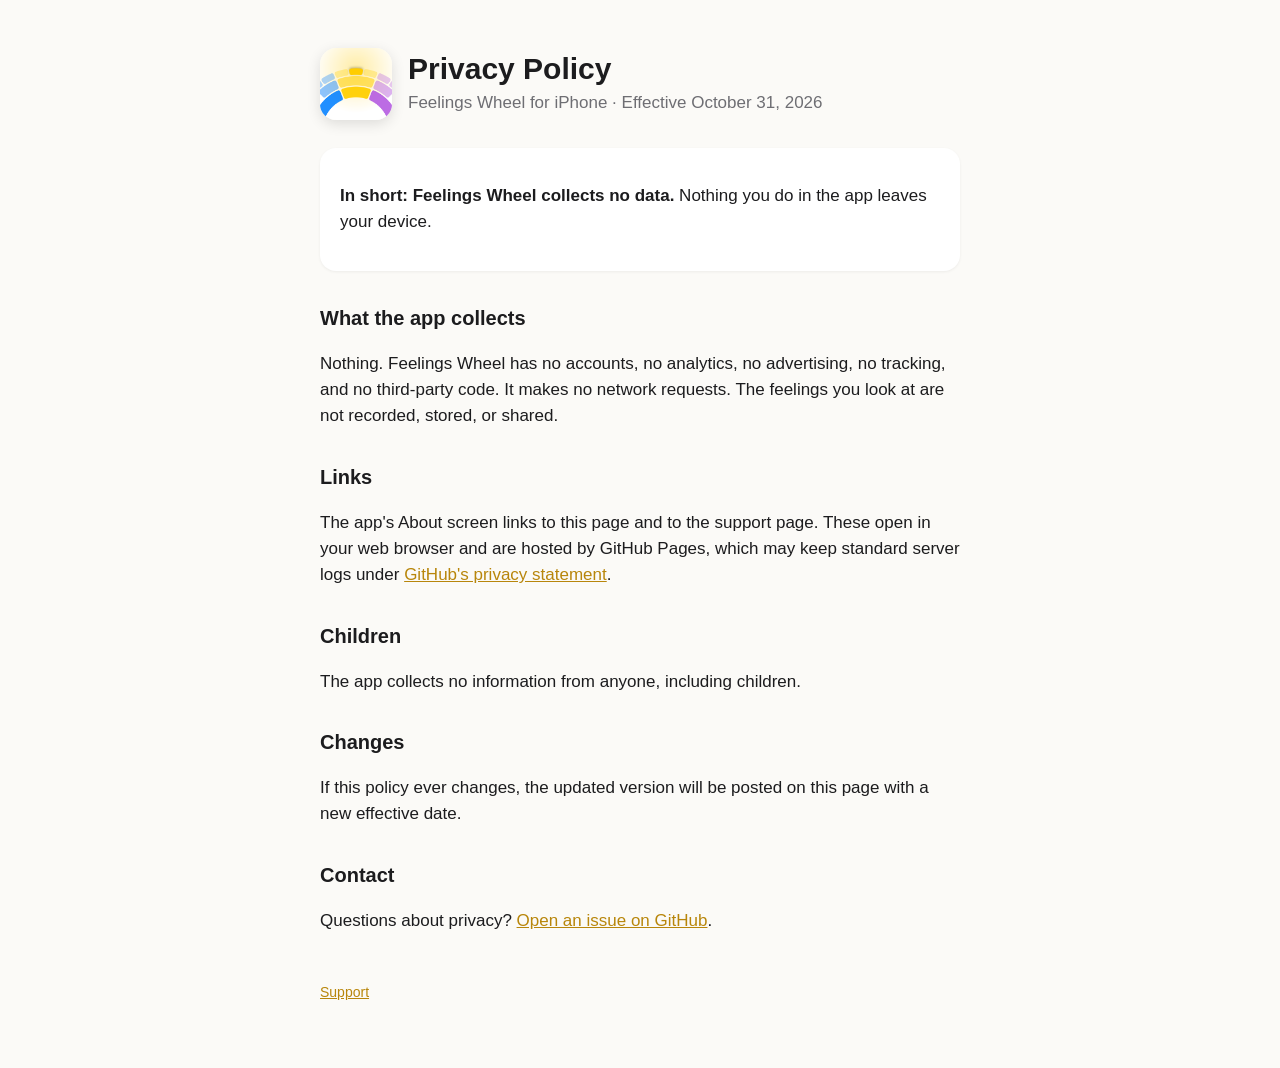
==== privacy.html @ e0a1c582 "Support and privacy pages for Feelings Wheel Co-Authored-By: Claude Opus 5.5 <noreply@anthropic.com>" ====
<!doctype html>
<html lang="en">
<head>
<meta charset="utf-8">
<meta name="viewport" content="width=device-width, initial-scale=1">
<title>Feelings Wheel — Privacy Policy</title>
<link rel="stylesheet" href="style.css">
<link rel="icon" href="icon.png">
</head>
<body>
<main>
  <header>
    <img src="icon.png" alt="">
    <div>
      <h1>Privacy Policy</h1>
      <p class="sub">Feelings Wheel for iPhone · Effective October 31, 2026</p>
    </div>
  </header>

  <div class="card">
    <p><strong>In short: Feelings Wheel collects no data.</strong> Nothing you do in the app leaves your device.</p>
  </div>

  <h2>What the app collects</h2>
  <p>Nothing. Feelings Wheel has no accounts, no analytics, no advertising, no tracking, and no third-party code. It makes no network requests. The feelings you look at are not recorded, stored, or shared.</p>

  <h2>Links</h2>
  <p>The app's About screen links to this page and to the support page. These open in your web browser and are hosted by GitHub Pages, which may keep standard server logs under <a href="https://docs.github.com/en/site-policy/privacy-policies/github-general-privacy-statement">GitHub's privacy statement</a>.</p>

  <h2>Children</h2>
  <p>The app collects no information from anyone, including children.</p>

  <h2>Changes</h2>
  <p>If this policy ever changes, the updated version will be posted on this page with a new effective date.</p>

  <h2>Contact</h2>
  <p>Questions about privacy? <a href="https://github.com/jsvana/feelings-wheel/issues/new">Open an issue on GitHub</a>.</p>

  <footer><a href="./">Support</a></footer>
</main>
</body>
</html>
---- style.css ----
:root { --bg: #fbfaf7; --fg: #1c1c1e; --muted: #6e6e73; --accent: #b8860b; --card: #ffffff; }
@media (prefers-color-scheme: dark) { :root { --bg: #141416; --fg: #f2f2f7; --muted: #98989f; --accent: #ffd60a; --card: #1f1f22; } }
* { box-sizing: border-box; }
body { margin: 0; background: var(--bg); color: var(--fg); font: 17px/1.55 -apple-system, BlinkMacSystemFont, "Segoe UI", Helvetica, Arial, sans-serif; }
main { max-width: 680px; margin: 0 auto; padding: 48px 20px 64px; }
header { display: flex; align-items: center; gap: 16px; margin-bottom: 28px; }
header img { width: 72px; height: 72px; border-radius: 16px; box-shadow: 0 4px 14px rgba(0,0,0,.12); }
h1 { font-size: 30px; line-height: 1.15; margin: 0; }
h2 { font-size: 20px; margin: 32px 0 8px; }
.sub { color: var(--muted); margin: 4px 0 0; }
a { color: var(--accent); }
.card { background: var(--card); border-radius: 16px; padding: 18px 20px; margin: 16px 0; box-shadow: 0 1px 3px rgba(0,0,0,.06); }
footer { margin-top: 48px; color: var(--muted); font-size: 14px; }
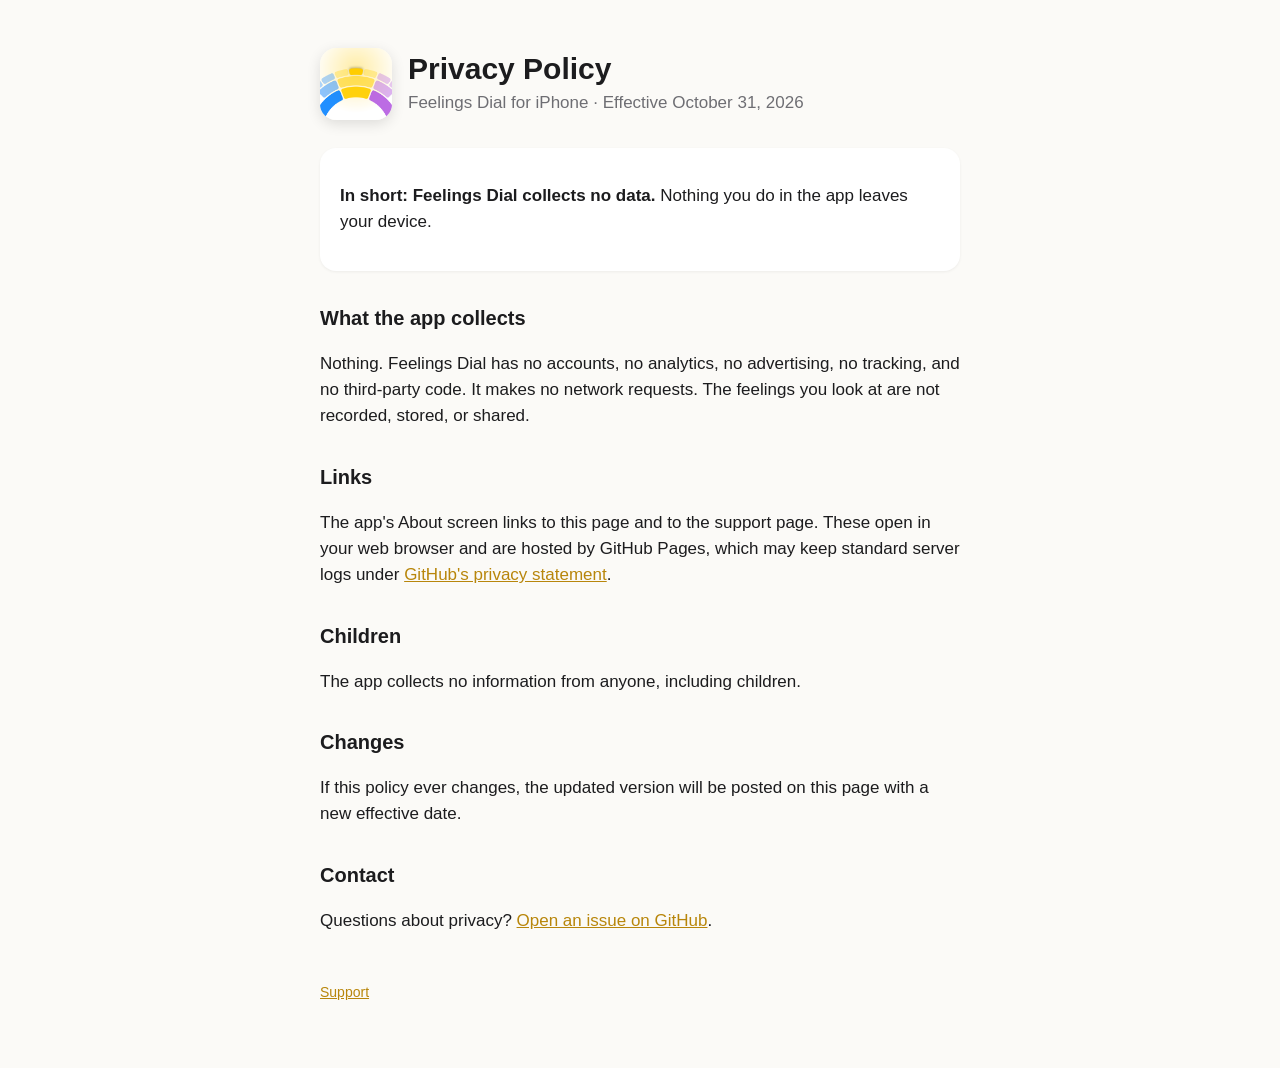
==== commit 352d8452: "Rename to Feelings Dial Co-Authored-By: Claude Opus 5.5 <noreply@anthropic.com> Claude-Session: http" ====
--- a/privacy.html
+++ b/privacy.html
@@ -3,7 +3,7 @@
 <head>
 <meta charset="utf-8">
 <meta name="viewport" content="width=device-width, initial-scale=1">
-<title>Feelings Wheel — Privacy Policy</title>
+<title>Feelings Dial — Privacy Policy</title>
 <link rel="stylesheet" href="style.css">
 <link rel="icon" href="icon.png">
 </head>
@@ -13,16 +13,16 @@
     <img src="icon.png" alt="">
     <div>
       <h1>Privacy Policy</h1>
-      <p class="sub">Feelings Wheel for iPhone · Effective October 31, 2026</p>
+      <p class="sub">Feelings Dial for iPhone · Effective October 31, 2026</p>
     </div>
   </header>
 
   <div class="card">
-    <p><strong>In short: Feelings Wheel collects no data.</strong> Nothing you do in the app leaves your device.</p>
+    <p><strong>In short: Feelings Dial collects no data.</strong> Nothing you do in the app leaves your device.</p>
   </div>
 
   <h2>What the app collects</h2>
-  <p>Nothing. Feelings Wheel has no accounts, no analytics, no advertising, no tracking, and no third-party code. It makes no network requests. The feelings you look at are not recorded, stored, or shared.</p>
+  <p>Nothing. Feelings Dial has no accounts, no analytics, no advertising, no tracking, and no third-party code. It makes no network requests. The feelings you look at are not recorded, stored, or shared.</p>
 
   <h2>Links</h2>
   <p>The app's About screen links to this page and to the support page. These open in your web browser and are hosted by GitHub Pages, which may keep standard server logs under <a href="https://docs.github.com/en/site-policy/privacy-policies/github-general-privacy-statement">GitHub's privacy statement</a>.</p>
@@ -34,7 +34,7 @@
   <p>If this policy ever changes, the updated version will be posted on this page with a new effective date.</p>
 
   <h2>Contact</h2>
-  <p>Questions about privacy? <a href="https://github.com/jsvana/feelings-wheel/issues/new">Open an issue on GitHub</a>.</p>
+  <p>Questions about privacy? <a href="https://github.com/jsvana/feelings-dial/issues/new">Open an issue on GitHub</a>.</p>
 
   <footer><a href="./">Support</a></footer>
 </main>
